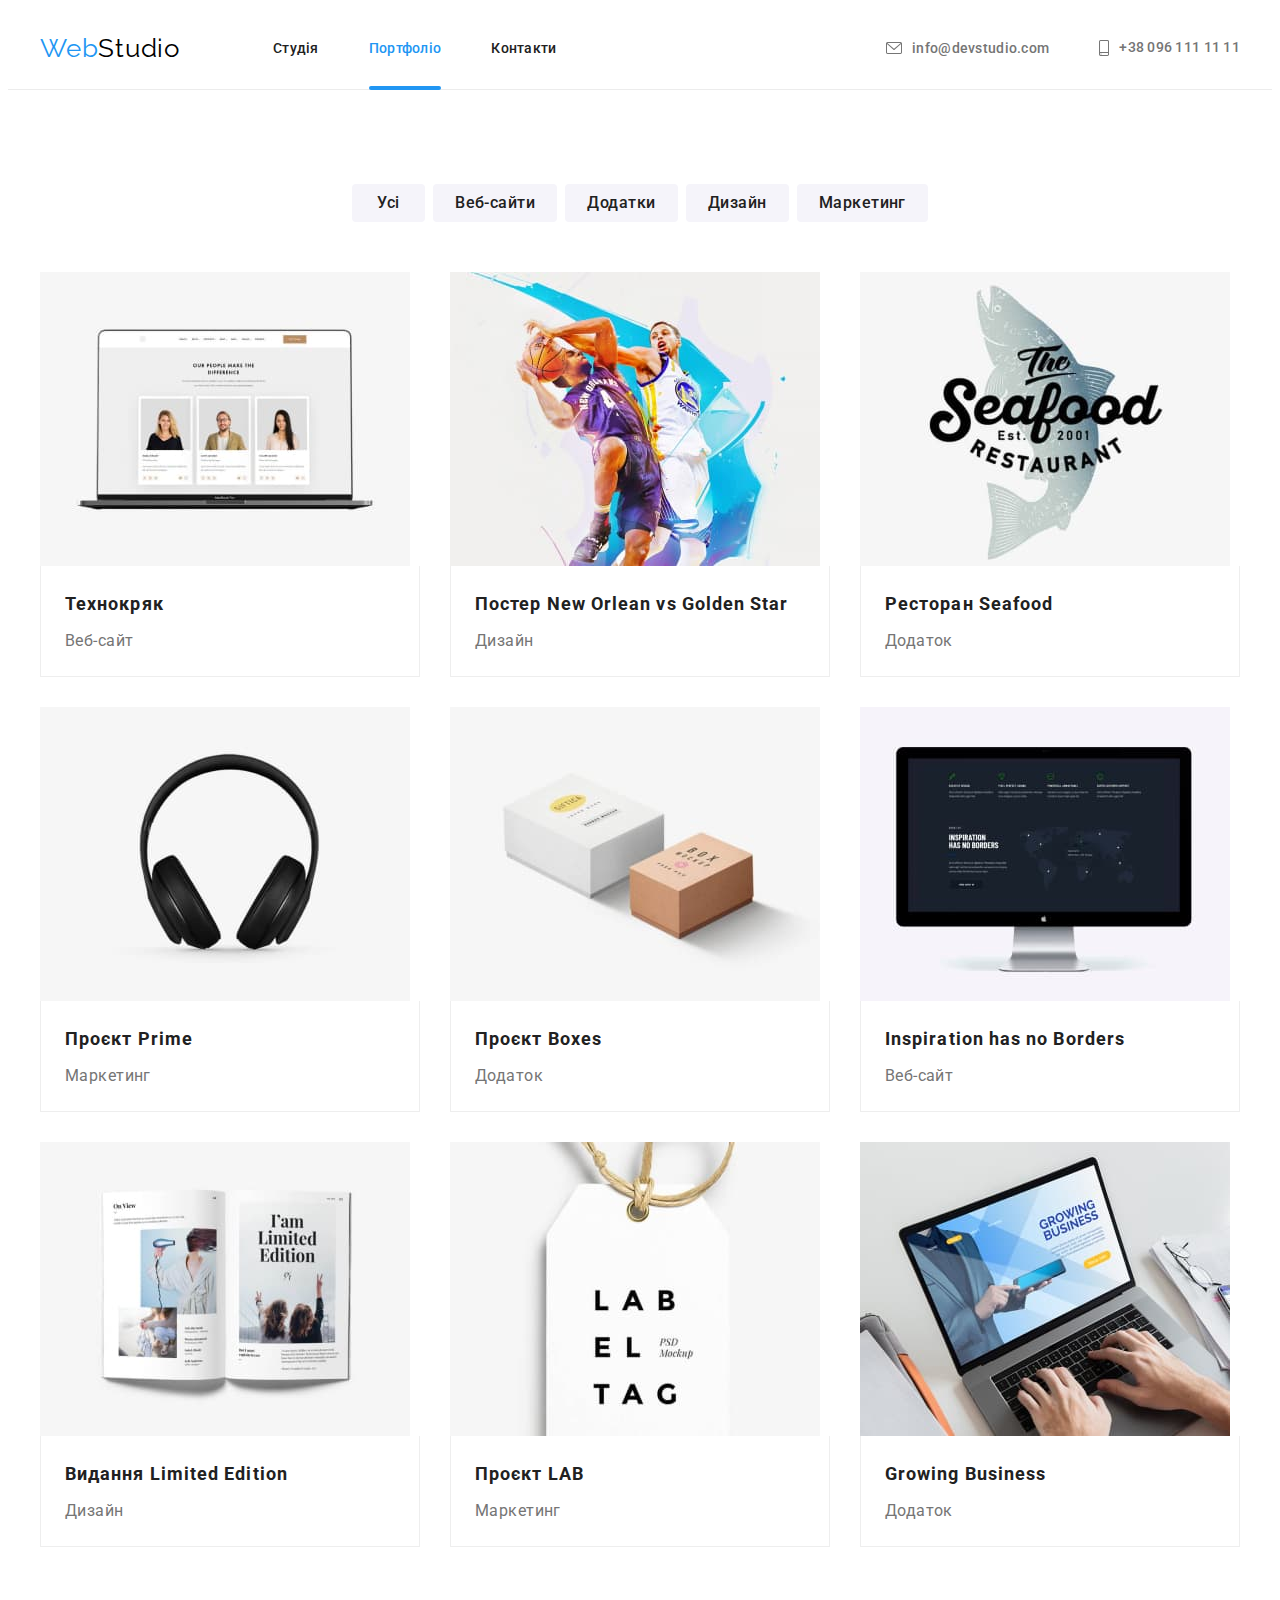
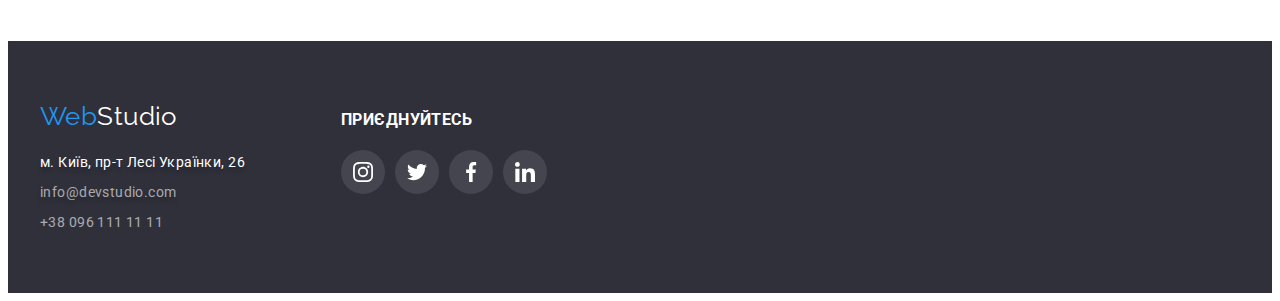
==== portfolio.html @ f9967bc5 "hw-06 v1.0" ====
<!DOCTYPE html>
<html lang="uk">
  <head>
    <meta charset="UTF-8" />
    <meta http-equiv="X-UA-Compatible" content="IE=edge" />
    <meta name="viewport" content="width=device-width, initial-scale=1.0" />
    <title>Web Studio (Version 2.1)</title>
    <link rel="preconnect" href="https://fonts.googleapis.com" />
    <link rel="preconnect" href="https://fonts.gstatic.com" crossorigin />
    <link
      href="https://fonts.googleapis.com/css2?family=Raleway:wght@700&family=Roboto:wght@400;500;700;900&display=swap"
      rel="stylesheet"
    />
    <link
      rel="stylesheet"
      href="https://cdnjs.cloudflare.com/ajax/libs/modern-normalize/1.1.0/modern-normalize.min.css"
      integrity="sha512-wpPYUAdjBVSE4KJnH1VR1HeZfpl1ub8YT/NKx4PuQ5NmX2tKuGu6U/JRp5y+Y8XG2tV+wKQpNHVUX03MfMFn9Q=="
      crossorigin="anonymous"
      referrerpolicy="no-referrer"
    />
    <link rel="stylesheet" href="./css/styles.css" />
  </head>
  <body>
    <!--header-->
    <header class="header">
      <div class="container header-container">
        <nav class="nav">
          <a href="./index.html" class="header-logo item"
            >Web<span class="header-studio">Studio</span></a
          >
          <ul class="nav-list">
            <li class="item">
              <a href="./index.html" class="nav-link">Студія</a>
            </li>
            <li class="item">
              <a href="./portfolio.html" class="nav-link current">Портфоліо</a>
            </li>
            <li class="item"><a href="" class="nav-link">Контакти</a></li>
          </ul>
        </nav>
        <ul class="contacts">
          <li class="item">
            <a href="mailto:info@devstudio.com" class="contacts-link"
              ><svg class="icon-header" width="16" height="12">
                <use href="./images/icons.svg#icon-envelope"></use></svg
              >info@devstudio.com</a
            >
          </li>
          <li class="item">
            <a href="tel:+380961111111" class="contacts-link"
              ><svg class="icon-header" width="10" height="16">
                <use href="./images/icons.svg#icon-smartphone"></use></svg
              >+38 096 111 11 11</a
            >
          </li>
        </ul>
      </div>
    </header>
    <main>
      <!-- Portfolio -->
      <section class="portfolio section">
        <div class="container">
          <h1 class="portfolio-title visually-hidden">Portfolio</h1>
          <ul class="button-list">
            <li class="item">
              <button class="portfolio-button" type="button">Усі</button>
            </li>
            <li class="item">
              <button class="portfolio-button" type="button">Веб-сайти</button>
            </li>
            <li class="item">
              <button class="portfolio-button" type="button">Додатки</button>
            </li>
            <li class="item">
              <button class="portfolio-button" type="button">Дизайн</button>
            </li>
            <li class="item">
              <button class="portfolio-button" type="button">Маркетинг</button>
            </li>
          </ul>
          <ul class="project">
            <li class="project-item">
              <a class="project-link" href="">
                <div class="project-thumb">
                  <img
                    class="project-img"
                    src="./images/portfolio-1.jpg"
                    alt="Ноутбук з головною сторінкою сайту на екрані"
                    width="370"
                  />
                  <p class="overlay-text">
                    Ресурс пропонує комплексні пропозиції з різним рівнем
                    функціоналу та сервісів. Все це дозволить відвідувачу
                    отримати вичерпні відомості про компанію чи приватну особу.
                  </p>
                </div>
                <div class="project-description">
                  <h3 class="project-title">Технокряк</h3>
                  <p class="project-text">Веб-сайт</p>
                </div>
              </a>
            </li>
            <li class="project-item">
              <a class="project-link" href="">
                <div class="project-thumb">
                  <img
                    class="project-img"
                    src="./images/portfolio-2.jpg"
                    alt="Момент боротьби двох баскетболістів"
                    width="370"
                  />
                  <p class="overlay-text">
                    Ресурс пропонує комплексні пропозиції з різним рівнем
                    функціоналу та сервісів. Все це дозволить відвідувачу
                    отримати вичерпні відомості про компанію чи приватну особу.
                  </p>
                </div>
                <div class="project-description">
                  <h3 class="project-title">
                    Постер New Orlean vs Golden Star
                  </h3>
                  <p class="project-text">Дизайн</p>
                </div>
              </a>
            </li>
            <li class="project-item">
              <a class="project-link" href="">
                <div class="project-thumb">
                  <img
                    class="project-img"
                    src="./images/portfolio-3.jpg"
                    alt="Логотип ресторану"
                    width="370"
                  />
                  <p class="overlay-text">
                    Ресурс пропонує комплексні пропозиції з різним рівнем
                    функціоналу та сервісів. Все це дозволить відвідувачу
                    отримати вичерпні відомості про компанію чи приватну особу.
                  </p>
                </div>
                <div class="project-description">
                  <h3 class="project-title">Ресторан Seafood</h3>
                  <p class="project-text">Додаток</p>
                </div>
              </a>
            </li>
            <li class="project-item">
              <a class="project-link" href="">
                <div class="project-thumb">
                  <img
                    class="project-img"
                    src="./images/portfolio-4.jpg"
                    alt="Навушники"
                    width="370"
                  />
                  <p class="overlay-text">
                    Ресурс пропонує комплексні пропозиції з різним рівнем
                    функціоналу та сервісів. Все це дозволить відвідувачу
                    отримати вичерпні відомості про компанію чи приватну особу.
                  </p>
                </div>
                <div class="project-description">
                  <h3 class="project-title">Проєкт Prime</h3>
                  <p class="project-text">Маркетинг</p>
                </div>
              </a>
            </li>
            <li class="project-item">
              <a class="project-link" href="">
                <div class="project-thumb">
                  <img
                    class="project-img"
                    src="./images/portfolio-5.jpg"
                    alt="Приклад двох коробок різного дизайну"
                    width="370"
                  />
                  <p class="overlay-text">
                    Ресурс пропонує комплексні пропозиції з різним рівнем
                    функціоналу та сервісів. Все це дозволить відвідувачу
                    отримати вичерпні відомості про компанію чи приватну особу.
                  </p>
                </div>
                <div class="project-description">
                  <h3 class="project-title">Проєкт Boxes</h3>
                  <p class="project-text">Додаток</p>
                </div>
              </a>
            </li>
            <li class="project-item">
              <a class="project-link" href="">
                <div class="project-thumb">
                  <img
                    class="project-img"
                    src="./images/portfolio-6.jpg"
                    alt="Монітор з головною сторінкою сайту на екрані"
                    width="370"
                  />
                  <p class="overlay-text">
                    Ресурс пропонує комплексні пропозиції з різним рівнем
                    функціоналу та сервісів. Все це дозволить відвідувачу
                    отримати вичерпні відомості про компанію чи приватну особу.
                  </p>
                </div>
                <div class="project-description">
                  <h3 class="project-title">Inspiration has no Borders</h3>
                  <p class="project-text">Веб-сайт</p>
                </div>
              </a>
            </li>
            <li class="project-item">
              <a class="project-link" href="">
                <div class="project-thumb">
                  <img
                    class="project-img"
                    src="./images/portfolio-7.jpg"
                    alt="Розгорнутий журнал"
                    width="370"
                  />
                  <p class="overlay-text">
                    Ресурс пропонує комплексні пропозиції з різним рівнем
                    функціоналу та сервісів. Все це дозволить відвідувачу
                    отримати вичерпні відомості про компанію чи приватну особу.
                  </p>
                </div>
                <div class="project-description">
                  <h3 class="project-title">Видання Limited Edition</h3>
                  <p class="project-text">Дизайн</p>
                </div>
              </a>
            </li>
            <li class="project-item">
              <a class="project-link" href="">
                <div class="project-thumb">
                  <img
                    class="project-img"
                    src="./images/portfolio-8.jpg"
                    alt="Декорована етикетка з дизайнерським шрифтом "
                    width="370"
                  />
                  <p class="overlay-text">
                    Ресурс пропонує комплексні пропозиції з різним рівнем
                    функціоналу та сервісів. Все це дозволить відвідувачу
                    отримати вичерпні відомості про компанію чи приватну особу.
                  </p>
                </div>
                <div class="project-description">
                  <h3 class="project-title">Проєкт LAB</h3>
                  <p class="project-text">Маркетинг</p>
                </div>
              </a>
            </li>
            <li class="project-item">
              <a class="project-link" href="">
                <div class="project-thumb">
                  <img
                    class="project-img"
                    src="./images/portfolio-9.jpg"
                    alt="Ноутбук з головною сторінкою на екрані"
                    width="370"
                  />
                  <p class="overlay-text">
                    Ресурс пропонує комплексні пропозиції з різним рівнем
                    функціоналу та сервісів. Все це дозволить відвідувачу
                    отримати вичерпні відомості про компанію чи приватну особу.
                  </p>
                </div>
                <div class="project-description">
                  <h3 class="project-title">Growing Business</h3>
                  <p class="project-text">Додаток</p>
                </div>
              </a>
            </li>
          </ul>
        </div>
      </section>
    </main>
    <!--Footer-->
    <footer class="footer">
      <div class="container main-block">
        <div class="footer-block">
          <a href="./index.html" class="footer-logo"
            >Web<span class="footer-studio">Studio</span></a
          >
          <address class="adress-style">
            <ul class="footer-contacts">
              <li>
                <a
                  href="https://goo.gl/maps/3AbPHXzuyrKdPbz98"
                  target="_blank"
                  rel="noreferrer noopener"
                  class="adress-link"
                  >м. Київ, пр-т Лесі Українки, 26</a
                >
              </li>
              <li>
                <a href="mailto:info@devstudio.com" class="adress-mail"
                  >info@devstudio.com</a
                >
              </li>
              <li>
                <a href="tel:+380961111111" class="adress-phone"
                  >+38 096 111 11 11</a
                >
              </li>
            </ul>
          </address>
        </div>
        <div class="join">
          <h3 class="join-title">Приєднуйтесь</h3>
          <div class="footer-socials">
            <ul class="socials list">
              <li class="footer socials-item">
                <a
                  class="socials-link link"
                  href="https://instagram.com"
                  target="_blank"
                  rel="noopener noreferrer"
                  aria-label="Instagram icon"
                >
                  <svg class="socials-icon" width="20" height="20">
                    <use href="./images/icons.svg#icon-instagram"></use>
                  </svg>
                </a>
              </li>
              <li class="socials-item">
                <a
                  class="socials-link link"
                  href="https://twitter.com"
                  aria-label="Twitter icon"
                  target="_blank"
                  rel="noopener noreferrer"
                >
                  <svg class="socials-icon" width="20" height="20">
                    <use href="./images/icons.svg#icon-twitter"></use>
                  </svg>
                </a>
              </li>
              <li class="socials-item">
                <a
                  class="socials-link link"
                  href="https://facebook.com"
                  aria-label="Facebook icon"
                  target="_blank"
                  rel="noopener noreferrer"
                >
                  <svg class="socials-icon" width="20" height="20">
                    <use href="./images/icons.svg#icon-facebook"></use>
                  </svg>
                </a>
              </li>
              <li class="socials-item">
                <a
                  class="socials-link link"
                  href="https://linkedin.com"
                  aria-label="LinkedIn icon"
                  target="_blank"
                  rel="noopener noreferrer"
                >
                  <svg class="socials-icon" width="20" height="20">
                    <use href="./images/icons.svg#icon-linkedin"></use>
                  </svg>
                </a>
              </li>
            </ul>
          </div>
        </div>
      </div>
    </footer>
  </body>
</html>
---- css/styles.css ----
:root {
  --primery-text-color: #757575;
  --primery-black-color: #212121;
  --header-logo-black-color: #000000;
  --primery-white-color: #ffffff;
  --accent-color: #2196f3;
  --footer-contacts-color: rgba(255, 255, 255, 0.6);
  --primery-background-color: #f5f5f5;
  --background-color: #2f303a;
  --background-white-color: #ffffff;
  --background-team-button-color: #f5f4fa;
  --portfolio-border-color: #eeeeee;
  --social-icon-background-color: rgba(255, 255, 255, 0.1);
  --anim-fast: 300ms ease-out;
}

body {
  font-size: 14px;
  font-family: "Roboto", sans-serif;
  letter-spacing: 0.03em;
  background-color: var(--background-white-color);
  color: var(--primery-text-color);
}

.current {
  color: var(--accent-color);
}

ul {
  list-style: none;
  margin: 0;
  padding: 0;
}

h1,
h2,
h3,
h4,
h5,
h6,
p {
  margin: 0;
}

img {
  display: block;
  max-width: 100%;
  height: auto;
}

.container {
  width: 1200px;
  padding-right: 15px;
  padding-left: 15px;
  margin-top: 0;
  margin-bottom: 0;
  margin-left: auto;
  margin-right: auto;

  /* outline: 2px solid red;
  outline-offset: -2px; */
}

.section {
  padding-top: 94px;
  padding-bottom: 94px;
}

.visually-hidden {
  position: absolute;
  white-space: nowrap;
  width: 1px;
  height: 1px;
  overflow: hidden;
  border: 0;
  padding: 0;
  clip: rect(0 0 0 0);
  clip-path: inset(50%);
  margin: -1px;
}

/* header */
.header {
  border-bottom: 1px solid #ececec;
}

.header-container {
  display: flex;
}

/* header logo */
.header-logo {
  margin-right: 93px;
  font-family: "Raleway";
  font-size: 26px;
  line-height: 1.2;
  letter-spacing: 0.03em;
  text-decoration: none;

  color: var(--accent-color);
}

.header-studio {
  color: var(--header-logo-black-color);
}

/* nav */
.nav,
.nav-list,
.contacts {
  display: flex;
  align-items: center;
}

.contacts {
  margin-left: auto;
}

.nav-list .item,
.contacts .item {
  padding-top: 32px;
  padding-bottom: 32px;
  margin-right: 50px;
}

.nav-list .item:last-child,
.contacts .item:last-child {
  margin-right: 0;
}

.nav-link,
.contacts-link {
  font-weight: 500;
  line-height: 1.14;
  letter-spacing: 0.02em;
  text-decoration: none;

  color: var(--primery-text-color);

  transition-property: color;
  transition-duration: 250ms;
  transition-timing-function: cubic-bezier(0.4, 0, 0.2, 1);
}

.nav-link {
  color: var(--primery-black-color);
}

.nav-link.current {
  color: var(--accent-color);
}

.nav-link:hover,
.nav-link:focus,
.contacts-link:hover,
.contacts-link:focus {
  color: var(--accent-color);
}

.contacts-link {
  display: flex;
  align-items: center;
}

.icon-header {
  margin-right: 10px;

  fill: currentColor;
}

.icon-envelope:hover,
.icon-envelope:focus,
.icon-smartphone:hover,
.icon-smartphone:focus {
  fill: var(--accent-color);
}

.item {
  position: relative;
}

.current::after {
  content: "";
  position: absolute;
  width: 100%;
  height: 4px;
  left: 0;
  bottom: -1px;
  border-radius: 2px;

  background-color: var(--accent-color);

  transition-property: background-color;
  transition-duration: 250ms;
  transition-timing-function: cubic-bezier(0.4, 0, 0.2, 1);
}

/* hero */
.hero {
  max-width: 1600px;
  height: 600px;
  margin: 0 auto;
  padding: 200px 0;
  text-align: center;

  background-color: var(--background-color);
  background-image: linear-gradient(
      rgba(47, 48, 58, 0.4),
      rgba(47, 48, 58, 0.4)
    ),
    url(../images/background-image.jpg);
  background-repeat: no-repeat;
  background-size: cover;
  background-position: center;
}

.hero-title {
  max-width: 696px;
  margin-bottom: 30px;
  margin-right: auto;
  margin-left: auto;
  font-weight: 900;
  font-size: 44px;
  line-height: 1.36;
  letter-spacing: 0.06em;
  text-transform: uppercase;

  color: var(--primery-white-color);
}

.hero-button {
  display: block;
  min-width: 216px;
  min-height: 50px;
  margin-right: auto;
  margin-left: auto;
  border: none;
  cursor: pointer;
  font-family: inherit;
  font-weight: 700;
  font-size: 16px;
  line-height: 1.9;
  align-items: center;
  letter-spacing: 0.06em;

  color: var(--primery-white-color);
  background-color: var(--accent-color);
  box-shadow: 0px 4px 4px rgba(0, 0, 0, 0.15);
  border-radius: 4px;

  transition-property: color, background-color;
  transition-duration: 250ms;
  transition-timing-function: cubic-bezier(0.4, 0, 0.2, 1);
}

.hero-button:hover,
.hero-button:focus {
  color: var(--primery-black-color);
  background-color: var(--background-white-color);
}

/* features */
.features {
  padding-bottom: 0;
}

.features-list {
  display: flex;
  flex-wrap: wrap;
  justify-content: space-between;
}

.features-list .item {
  display: flex;
  flex-direction: column;
  width: 270px;
}

.item-bg {
  display: flex;
  margin-bottom: 30px;
  justify-content: center;
  align-items: center;
  height: 120px;
  width: 100%;
  background-color: #f5f4fa;
}

.section-title {
  margin-bottom: 50px;
  font-size: 36px;
  line-height: 1.17;
  text-align: center;

  color: var(--primery-black-color);
}

.features-subtitle {
  margin-bottom: 10px;
  font-size: 14px;
  line-height: 1.14;
  text-transform: uppercase;

  color: var(--primery-black-color);
}

.features-text {
  line-height: 1.71;
}

/* activity */
.activity-list {
  display: flex;
}

.activity-item {
  width: calc((100% - 60px) / 3);
}

.activity-item:not(:last-child) {
  margin-right: 30px;
}

.activity-card {
  position: relative;
  display: flex;
  justify-content: center;
  align-items: center;
}

.activity-text {
  position: absolute;
  left: 0;
  bottom: 0;
  /* display: flex;
  display: flex;
  justify-content: center;
  align-items: center; */
  width: 100%;
  margin: 0;
  /* height: 24%; */
  font-weight: 700;
  line-height: 1.14;
  text-align: center;
  padding: 27px 20px;
  text-transform: uppercase;

  color: #ffffff;
  background: rgba(47, 48, 58, 0.8);
}

/* team */
.team {
  background-color: var(--background-team-button-color);
}

.team-list {
  display: flex;
}

.card-bg {
  width: calc((100% - 90px) / 4);
  padding-bottom: 30px;
}

.card-bg:not(:last-child) {
  margin-right: 30px;
}

.team-img {
  margin-bottom: 30px;
}

.team-person {
  margin-bottom: 10px;
  font-weight: 500;
  font-size: 16px;
  line-height: 1.2;
  text-align: center;

  color: var(--primery-black-color);
}

.team-profession {
  margin-bottom: 16px;
  font-size: 16px;
  line-height: 1.2;
  text-align: center;
}

.card-bg {
  background: #ffffff;
  box-shadow: 0px 1px 3px rgba(0, 0, 0, 0.12), 0px 1px 1px rgba(0, 0, 0, 0.14),
    0px 2px 1px rgba(0, 0, 0, 0.2);
  border-radius: 0px 0px 4px 4px;
}

.socials {
  display: flex;
  justify-content: center;
  align-items: center;
  gap: 10px;
}

.socials-link {
  display: flex;
  justify-content: center;
  align-items: center;
  width: 44px;
  height: 44px;
  border-radius: 50%;
  color: #afb1b8;

  transition-property: color, background-color;
  transition-duration: 250ms;
  transition-timing-function: cubic-bezier(0.4, 0, 0.2, 1);
}

.socials-icon {
  fill: currentColor;
}

.socials-link:hover,
.socials-link:focus {
  color: #ffffff;
  background-color: var(--accent-color);
}

/* Our clients */
.clients .section {
  padding-top: 0;
  padding-bottom: 84px;
}

.clients-list {
  display: flex;
  gap: 30px;
}

.clients-link {
  display: flex;
  justify-content: center;
  align-items: center;
  width: 170px;
  height: 92px;
  border: 1px solid #afb1b8;
  border-radius: 4px;
  color: #afb1bb;

  /* transition: transform 250ms cubic-bezier(0.4, 0, 0.2, 1); */
  transition-property: color, border-color;
  transition-duration: 250ms;
  transition-timing-function: cubic-bezier(0.4, 0, 0.2, 1);
}

.clients-link:hover,
.clients-link:focus {
  border-color: var(--accent-color);
  color: var(--accent-color);
}

.clients-icon {
  fill: currentColor;
}

/* footer */
.footer {
  padding: 60px 0;
  background-color: var(--background-color);
}

.main-block {
  display: flex;
  align-items: baseline;
  gap: 70px;
}

.footer-block {
  min-width: 231px;
}

.adress-style {
  font-style: normal;
}

.footer-logo {
  display: block;
  margin-bottom: 20px;
  font-family: "Raleway";
  font-size: 26px;
  line-height: 1.2;
  text-decoration: none;

  color: var(--accent-color);
}

.footer-studio {
  color: var(--primery-white-color);
}

.footer-contacts {
  display: flex;
  flex-direction: column;
  gap: 9px;
}

.adress-link,
.adress-mail,
.adress-phone {
  line-height: 1.5;
  text-decoration: none;

  color: rgba(255, 255, 255, 0.6);
}

.adress-link {
  color: var(--primery-white-color);
}

.adress-link,
.adress-mail {
  padding-bottom: 9px;
  text-shadow: 0px 4px 4px rgba(0, 0, 0, 0.25);
}

.adress-mail,
.adress-phone {
  transition-property: color;
  transition-duration: 250ms;
  transition-timing-function: cubic-bezier(0.4, 0, 0.2, 1);
}

.adress-mail:hover,
.adress-mail:focus,
.adress-phone:hover,
.adress-phone:focus {
  color: var(--accent-color);
}

.join {
  display: flex;
  flex-direction: column;
}

.join-title {
  margin-bottom: 20px;
  line-height: 1.14;
  text-transform: uppercase;
  color: #ffffff;
}

.footer .socials-item {
  padding: 0;
  gap: 10px;
}

.footer .socials-link {
  display: flex;
  align-items: center;
  justify-content: center;
  width: 44px;
  height: 44px;
  border-radius: 50%;

  color: #ffffff;
  background-color: var(--social-icon-background-color);

  transition-property: background-color;
  transition-duration: 250ms;
  transition-timing-function: cubic-bezier(0.4, 0, 0.2, 1);
}

.footer .socials-link:hover,
.footer .socials-link:focus {
  background-color: var(--accent-color);
}

/* .socials-icon {
  fill: currentColor;
} */

/* portfolio */
.portfolio-title {
  font-size: 18px;
  line-height: 2;
  letter-spacing: 0.06em-;
}

.button-list {
  display: flex;
  justify-content: center;
  gap: 8px;
  margin-bottom: 50px;
}

.portfolio-button {
  display: block;
  min-width: 73px;
  min-height: 38px;
  padding: 6px 22px;
  border: none;
  border-radius: 4px;
  cursor: pointer;
  font-family: inherit;
  font-weight: 500;
  font-size: 16px;
  letter-spacing: 0.03em;
  line-height: 1.63;

  color: var(--primery-black-color);
  background: var(--background-team-button-color);

  /* transition: transform 250ms cubic-bezier(0.4, 0, 0.2, 1); */
  transition-property: color, background-color, box-shadow;
  transition-duration: 250ms;
  transition-timing-function: cubic-bezier(0.4, 0, 0.2, 1);
}

.portfolio-button:hover:hover,
.portfolio-button:focus:focus {
  color: var(--primery-white-color);
  background-color: var(--accent-color);
  box-shadow: 0px 4px 4px rgba(0, 0, 0, 0.25);
}

.project {
  display: flex;
  flex-wrap: wrap;
}

.project-item {
  position: relative;
  width: calc((100% - 60px) / 3);
  margin-right: 30px;
  margin-bottom: 30px;
  background: var(--background-white-color);
}

.project-item:nth-child(3n) {
  margin-right: 0;
}

.project-item:nth-last-child(-n + 3) {
  margin-bottom: 0;
}

.project-thumb {
  position: relative;
  overflow: hidden;
  /* display: flex;
  align-items: center;
  justify-content: center; */
}

.overlay-text {
  position: absolute;
  left: 0;
  bottom: 0;
  transform: translateY(100%);
  width: 100%;
  height: 100%;
  padding: 63px 24px;
  font-size: 18px;
  line-height: 1.56;
  letter-spacing: 0.03em;
  background-color: var(--accent-color);
  color: var(--primery-white-color);

  transition-property: transform;
  transition-duration: 250ms;
  transition-timing-function: cubic-bezier(0.4, 0, 0.2, 1);
}

.project-link:hover .overlay-text {
  transform: translateY(0);
}

.project-link {
  display: block;
  text-decoration: none;
  color: var(--primery-text-color);

  transition-property: box-shadow;
  transition-duration: 250ms;
  transition-timing-function: cubic-bezier(0.4, 0, 0.2, 1);
}

.project-link:hover,
.project-link:focus {
  box-shadow: 0px 1px 1px rgba(0, 0, 0, 0.12), 0px 4px 4px rgba(0, 0, 0, 0.06),
    1px 4px 6px rgba(0, 0, 0, 0.16);
}

.project-description {
  padding: 20px 24px;
  border-bottom: 1px solid var(--portfolio-border-color);
  border-right: 1px solid var(--portfolio-border-color);
  border-left: 1px solid var(--portfolio-border-color);
}

.project-title {
  margin-bottom: 4px;
  font-size: 18px;
  line-height: 2;
  letter-spacing: 0.06em;

  color: var(--primery-black-color);
}

.project-text {
  font-size: 16px;
  line-height: 1.88;
}

/* modul window */
.backdrop.is-hidden {
  visibility: hidden;
  opacity: 0;
  pointer-events: none;
}

.backdrop {
  position: fixed;
  top: 0;
  left: 0;
  width: 100%;
  height: 100%;

  background: rgba(0, 0, 0, 0.2);
  opacity: 1;
  transition: visibility 250ms cubic-bezier(0.4, 0, 0.2, 1), opacity 250ms cubic-bezier(0.4, 0, 0.2, 1);
}

.backdrop.is-hidden .modal {
  transform: translate(-50%, -50%) scale(0.8);
}

.modal {
  position: absolute;
  top: 50%;
  left: 50%;

  min-width: 528px;
  min-height: 581px;
  padding: 8px;
  text-align: end;

  background-color:#ffffff;
  box-shadow: 0px 1px 3px rgba(0, 0, 0, 0.12), 0px 1px 1px rgba(0, 0, 0, 0.14), 0px 2px 1px rgba(0, 0, 0, 0.2);
  border-radius: 4px;

  transform: translate(-50%, -50%) scale(1);
  transition: transform 250ms cubic-bezier(0.4, 0, 0.2, 1);
}

.button-close {
  width: 30px;
  height: 30px;
  background: #FFFFFF;
  border: 1px solid rgba(0, 0, 0, 0.1);
  cursor: pointer;
  border-radius: 50%;
}

.icon-modal {
  width: 100%;
  height: 100%;
}
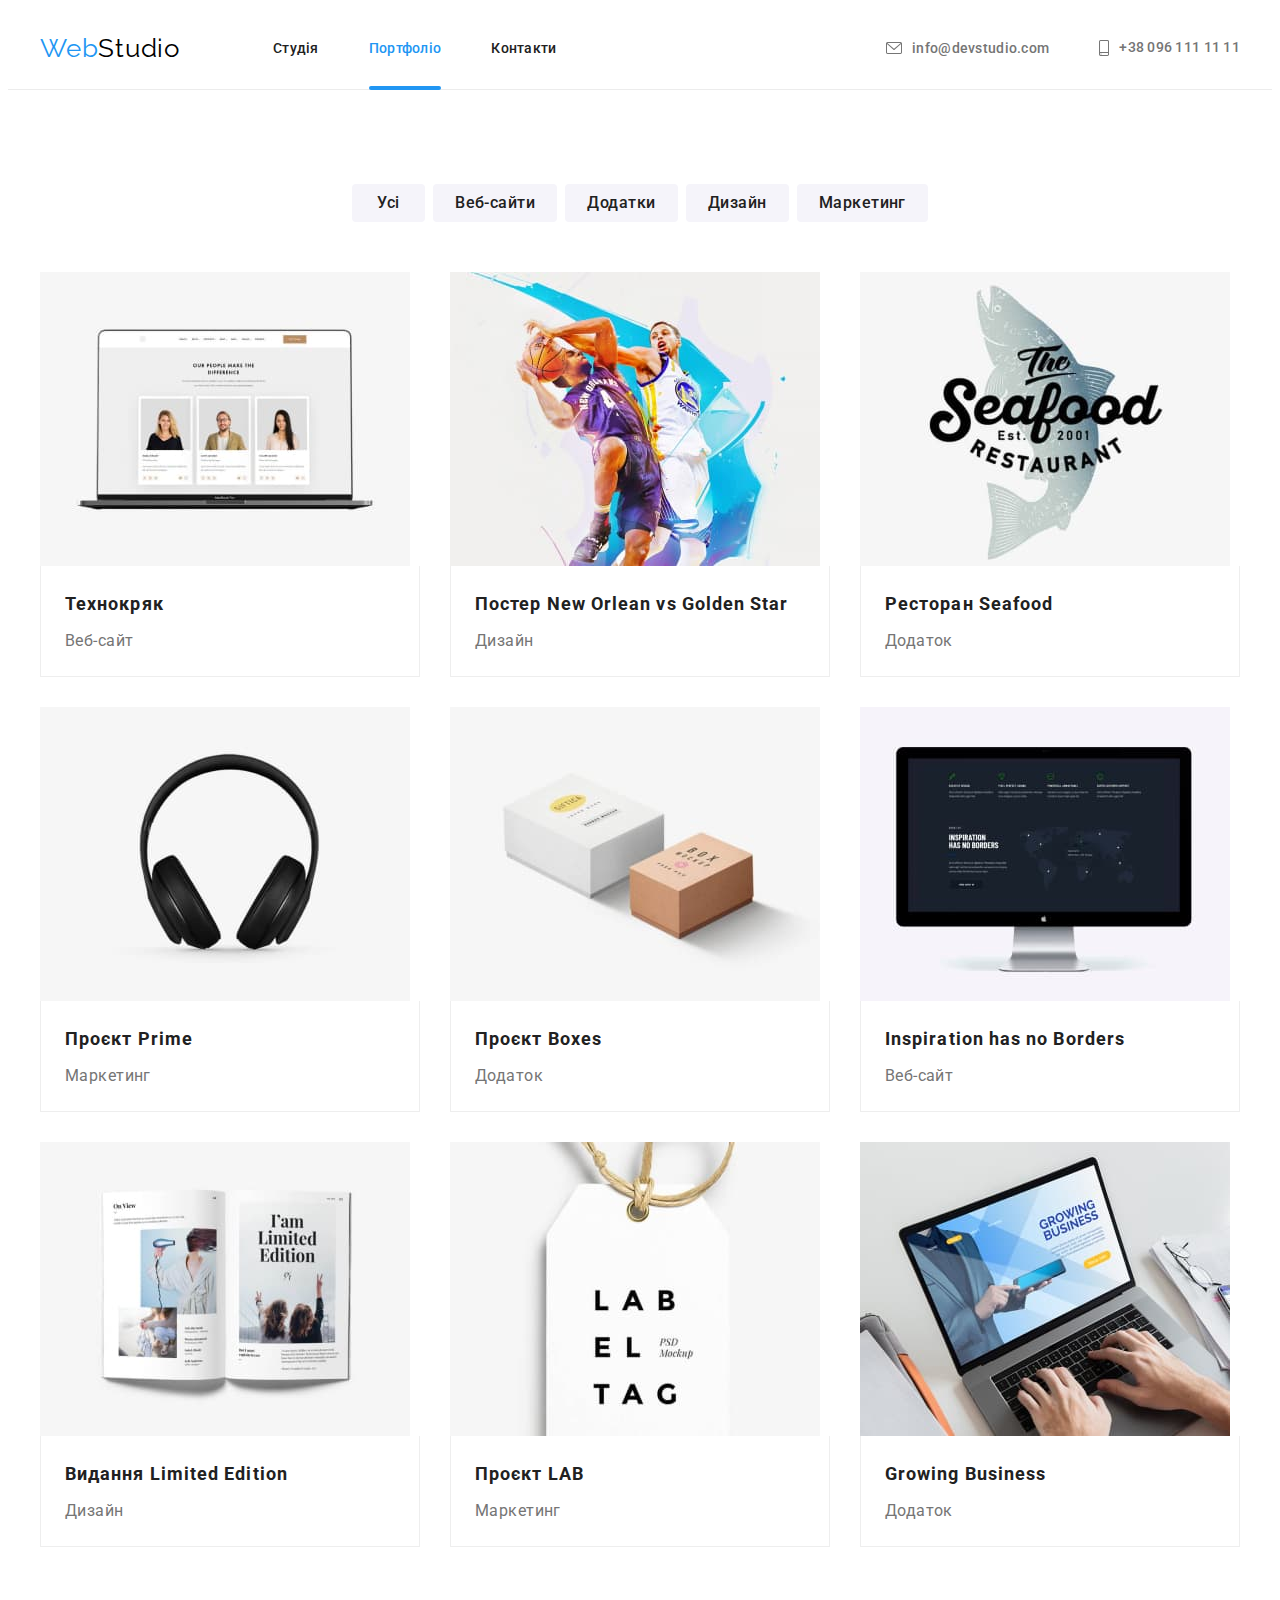
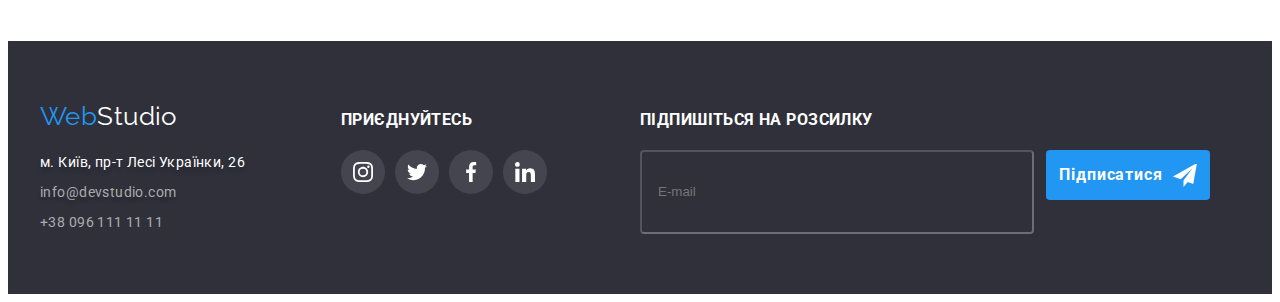
==== commit d339d48b: "hw-06 v1.3" ====
--- a/portfolio.html
+++ b/portfolio.html
@@ -274,8 +274,8 @@
         </div>
       </section>
     </main>
-    <!--Footer-->
-    <footer class="footer">
+     <!--Footer-->
+     <footer class="footer">
       <div class="container main-block">
         <div class="footer-block">
           <a href="./index.html" class="footer-logo"
@@ -364,6 +364,18 @@
             </ul>
           </div>
         </div>
+        <div class="mailing-box">
+          <h3 class="mailing-title">Підпишіться на розсилку</h3>
+          <div class="mailing-list">
+            <label><input type="email" name="email" class="mailing-form" placeholder="E-mail" />
+            </label>
+            <button type="submit" class="button-sign-up"><span class="button-sign-text">Підписатися</span>
+              <svg class="mailing-icon" width="24" height="24">
+                <use href="./images/icons.svg#icon-send"></use>
+              </svg>
+            </button>
+          </div>
+        </div>
       </div>
     </footer>
   </body>
--- a/css/styles.css
+++ b/css/styles.css
@@ -204,10 +204,8 @@
   text-align: center;
 
   background-color: var(--background-color);
-  background-image: linear-gradient(
-      rgba(47, 48, 58, 0.4),
-      rgba(47, 48, 58, 0.4)
-    ),
+  background-image: linear-gradient(rgba(47, 48, 58, 0.4),
+      rgba(47, 48, 58, 0.4)),
     url(../images/background-image.jpg);
   background-repeat: no-repeat;
   background-size: cover;
@@ -472,11 +470,11 @@
 .main-block {
   display: flex;
   align-items: baseline;
-  gap: 70px;
 }
 
 .footer-block {
   min-width: 231px;
+  margin-right: 70px;
 }
 
 .adress-style {
@@ -540,9 +538,11 @@
 .join {
   display: flex;
   flex-direction: column;
-}
-
-.join-title {
+  margin-right: 93px;
+}
+
+.join-title,
+.mailing-title {
   margin-bottom: 20px;
   line-height: 1.14;
   text-transform: uppercase;
@@ -578,6 +578,69 @@
 /* .socials-icon {
   fill: currentColor;
 } */
+
+.mailing-box {
+  width: 570px;
+}
+
+.mailing-list {
+  position: relative;
+  display: flex;
+} 
+
+.mailing-form {
+  width: 358px;
+  height: 50px;
+  padding: 15px 16px;
+  margin-right: 12px;
+
+  background-color: rgba(33, 150, 243, 0);
+  border-radius: 4px;
+  border-color: rgba(255, 255, 255, 0.3);
+}
+
+.mailing-form input::placeholder {
+  font-size: 16px;
+  line-height: 1.07;
+  color: rgba(255, 255, 255, 0.6);
+}
+
+.button-sign-up {
+  display: flex;
+  justify-content: center;
+  align-items: center;
+    
+  width: 200px;
+  height: 50px;
+
+  border: none;
+  border-radius: 4px;
+  background: var(--accent-color);
+  cursor: pointer;
+
+  font-family: inherit;
+  font-weight: 700;
+  font-size: 16px;
+  line-height: 1.6;
+  letter-spacing: 0.06em;
+  color: var(--primery-white-color);
+  fill: currentColor;
+
+  transition-property: color, background-color;
+  transition-duration: 250ms;
+  transition-timing-function: cubic-bezier(0.4, 0, 0.2, 1);
+}
+
+.button-sign-up:hover,
+.button-sign-up:focus {
+  color: var(--primery-black-color);
+  background-color: var(--background-white-color);
+
+}
+
+.button-sign-text {
+  margin-right: 10px;
+}
 
 /* portfolio */
 .portfolio-title {
@@ -728,7 +791,8 @@
 
   background: rgba(0, 0, 0, 0.2);
   opacity: 1;
-  transition: visibility 250ms cubic-bezier(0.4, 0, 0.2, 1), opacity 250ms cubic-bezier(0.4, 0, 0.2, 1);
+  transition: visibility 250ms cubic-bezier(0.4, 0, 0.2, 1),
+    opacity 250ms cubic-bezier(0.4, 0, 0.2, 1);
 }
 
 .backdrop.is-hidden .modal {
@@ -745,8 +809,9 @@
   padding: 8px;
   text-align: end;
 
-  background-color:#ffffff;
-  box-shadow: 0px 1px 3px rgba(0, 0, 0, 0.12), 0px 1px 1px rgba(0, 0, 0, 0.14), 0px 2px 1px rgba(0, 0, 0, 0.2);
+  background-color: #ffffff;
+  box-shadow: 0px 1px 3px rgba(0, 0, 0, 0.12), 0px 1px 1px rgba(0, 0, 0, 0.14),
+    0px 2px 1px rgba(0, 0, 0, 0.2);
   border-radius: 4px;
 
   transform: translate(-50%, -50%) scale(1);
@@ -756,13 +821,198 @@
 .button-close {
   width: 30px;
   height: 30px;
-  background: #FFFFFF;
+  background: #ffffff;
   border: 1px solid rgba(0, 0, 0, 0.1);
   cursor: pointer;
   border-radius: 50%;
-}
-
-.icon-modal {
+
+  transition-property: fill;
+  transition-duration: 250ms;
+  transition-timing-function: cubic-bezier(0.4, 0, 0.2, 1);
+}
+
+.icon-close {
   width: 100%;
   height: 100%;
-}+}
+
+.button-close:hover,
+.button-close:focus {
+  fill: var(--accent-color);
+}
+
+.form-modal {
+  width: 448px;
+  margin-top: 2px;
+  margin-right: auto;
+  margin-left: auto;
+  /* outline: 1px solid tomato; */
+}
+
+.modal-text {
+  margin-bottom: 12px;
+  font-weight: 700;
+  font-size: 20px;
+  line-height: 1.15;
+  text-align: center;
+  letter-spacing: 0.03em;
+
+  color: var(--primery-black-color);
+}
+
+.form-field {
+  display: flex;
+  flex-direction: column;
+  text-align: start;
+  margin-bottom: 10px;
+}
+
+.form-label {
+  margin-bottom: 4px;
+  font-size: 12px;
+  line-height: 1.17;
+  letter-spacing: 0.01em;
+
+  color: var(--primery-text-color);
+}
+
+.wrapper-form-input {
+  display: flex;
+  justify-content: center;
+  align-items: center;
+  padding: 10px 11px;
+  height: 40px;
+
+  border: 1px solid rgba(33, 33, 33, 0.2);
+  border-radius: 4px;
+
+  transition-property: border;
+  transition-duration: 250ms;
+  transition-timing-function: cubic-bezier(0.4, 0, 0.2, 1);
+}
+
+.form-input {
+  width: 100%;
+  margin-left: 12px;
+  padding: 0;
+  border: 0;
+  outline: none;
+}
+
+.wrapper-form-textarea {
+  display: flex;
+  justify-content: center;
+  align-items: center;
+  padding: 11px 15px;
+  min-height: 120px;
+
+  border: 1px solid rgba(33, 33, 33, 0.2);
+  border-radius: 4px;
+
+  transition-property: border;
+  transition-duration: 250ms;
+  transition-timing-function: cubic-bezier(0.4, 0, 0.2, 1);
+
+}
+
+.modal-icon {
+  transition-property: fill;
+  transition-duration: 250ms;
+  transition-timing-function: cubic-bezier(0.4, 0, 0.2, 1);
+}
+
+.textarea-input {
+  resize: vertical;
+  width: 416px;
+  min-height: 96px;
+  border: 0;
+  padding: 0;
+  outline: none;
+}
+
+
+.textarea-input input::placeholder {
+ font-size: 12px;
+  line-height: 14px;
+  letter-spacing: 1.01;
+  color: rgba(117, 117, 117, 0.5);
+}
+
+.checkbox-field {
+  display: flex;
+  justify-content: center;
+  align-items: center; 
+  margin-top: 20px;
+  margin-bottom: 30px;
+}
+
+.form-policy {
+  display: flex;
+  justify-content: center;
+  align-items: center;outline: ;
+}
+
+.modal-checkbox {
+  display: inline-block;
+  width: 16px;
+  height: 15px;
+  border: 1px solid rgba(0, 0, 0, 1)
+
+}
+
+.modal-checkbox:checked + .modal-check {
+background-image: background-image: url("data:image/svg+xml,%3Csvg width='13' height='10' viewBox='0 0 13 10' fill='none' xmlns='http://www.w3.org/2000/svg'%3E%3Cpath d='M1.95703 4.75166L1.88825 4.68604L1.81923 4.75141L0.93123 5.59258L0.854858 5.66492L0.930974 5.73753L4.42671 9.07236L4.49574 9.1382L4.56476 9.07236L12.069 1.91352L12.1449 1.84116L12.069 1.76881L11.1873 0.927644L11.1183 0.861826L11.0493 0.927611L4.49577 7.17353L1.95703 4.75166Z' fill='white' stroke='white' stroke-width='0.2'/%3E%3C/svg%3E%0A");
+}
+
+.policy-text {
+  padding-left: 7px;
+  line-height: 1.71;
+
+  color: var(--primery-text-color);
+}
+
+.policy-link {
+  margin-top: 20px;
+  margin-bottom: 30px;
+
+  line-height: 1.71;
+
+  text-decoration-line: underline;
+  color: var(--accent-color);
+}
+
+.modal-button {
+  display: block;
+  margin-right: auto;
+  margin-left: auto;
+  margin-bottom: 32px;
+  padding: 0;
+  width: 200px;
+  height: 50px;
+
+  border: none;
+  border-radius: 4px;
+  background: #188ce8;
+  box-shadow: 0px 4px 4px rgba(0, 0, 0, 0.15);
+  cursor: pointer;
+
+  font-family: inherit;
+  font-weight: 700;
+  font-size: 16px;
+  line-height: 1.88;
+  
+  letter-spacing: 0.06em;
+
+  color: var(--primery-white-color);
+}
+
+.wrapper-form-input:hover,
+.wrapper-form-input:focus,
+.wrapper-form-textarea:hover,
+.wrapper-form-textarea:focus,
+.modal-icon:hover,
+.modal-icon:focus {
+  border: 1px solid var(--accent-color);
+  fill: var(--accent-color);
+}
+
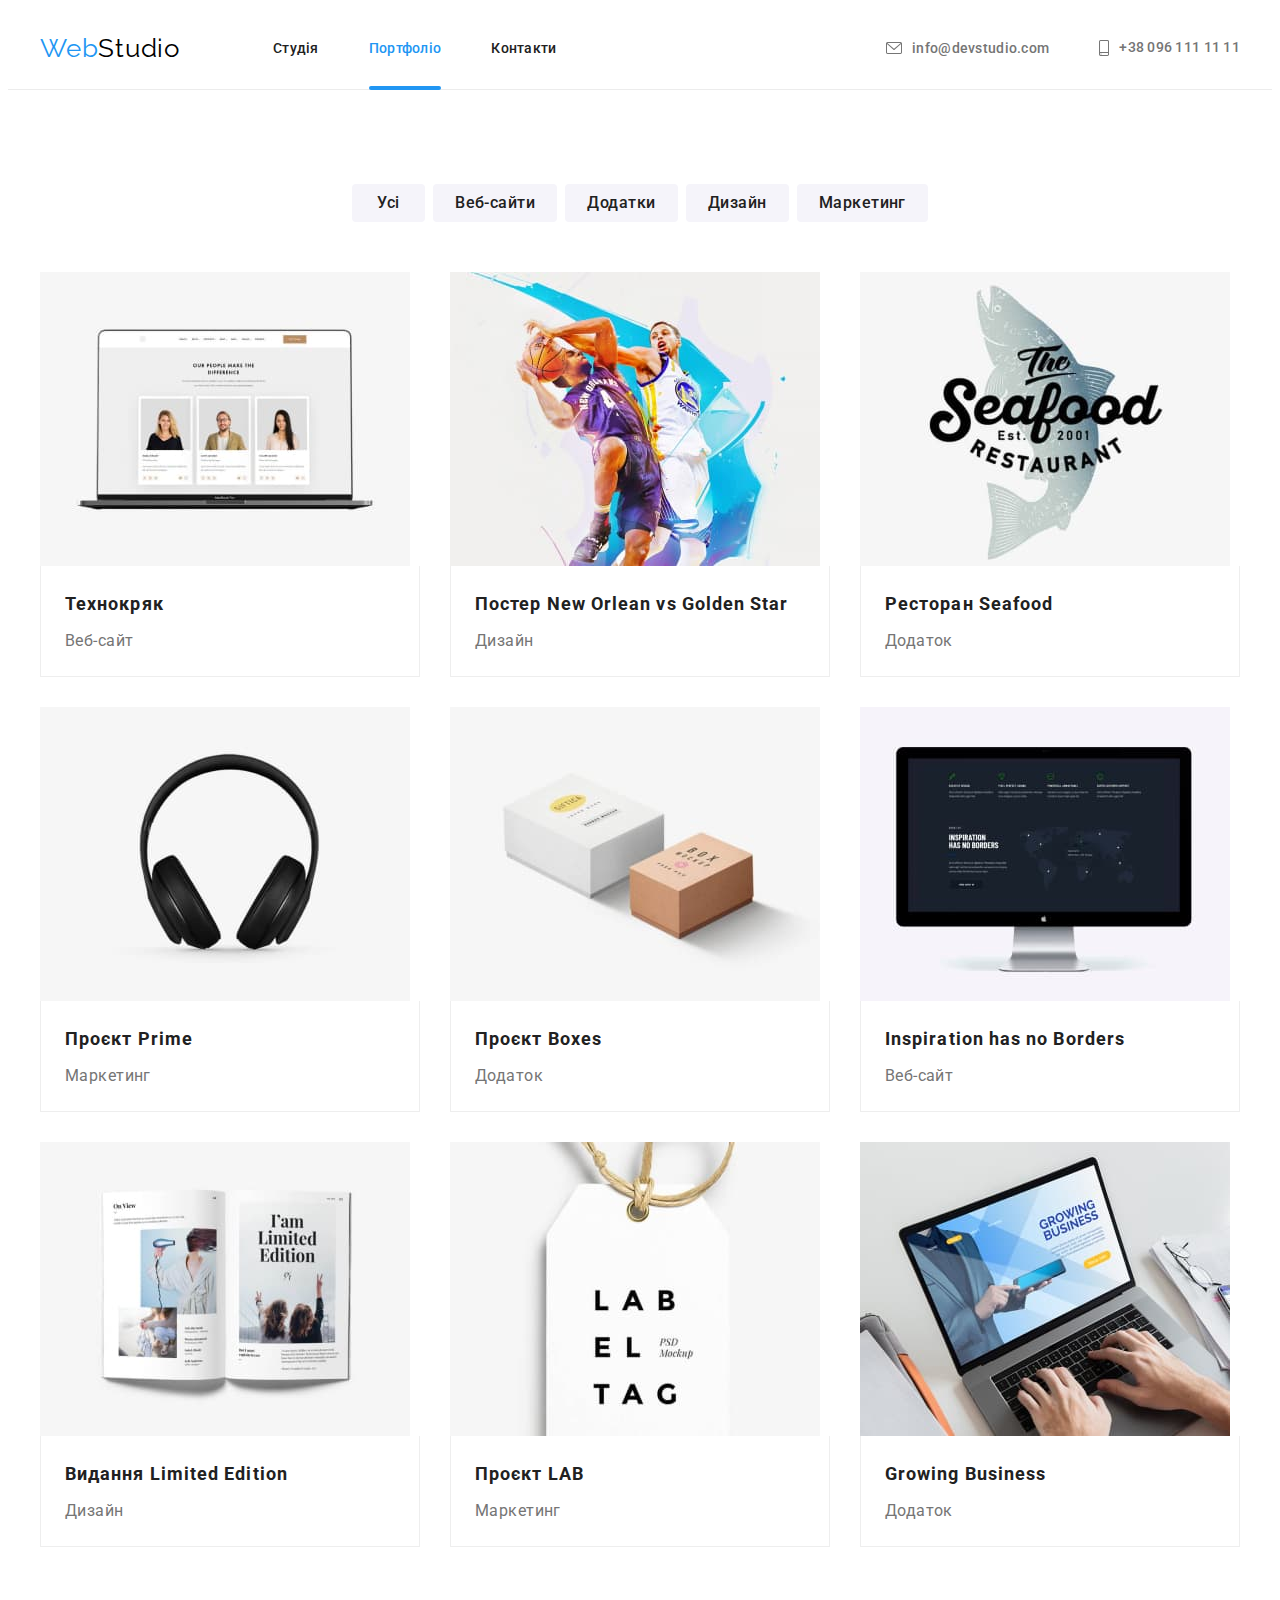
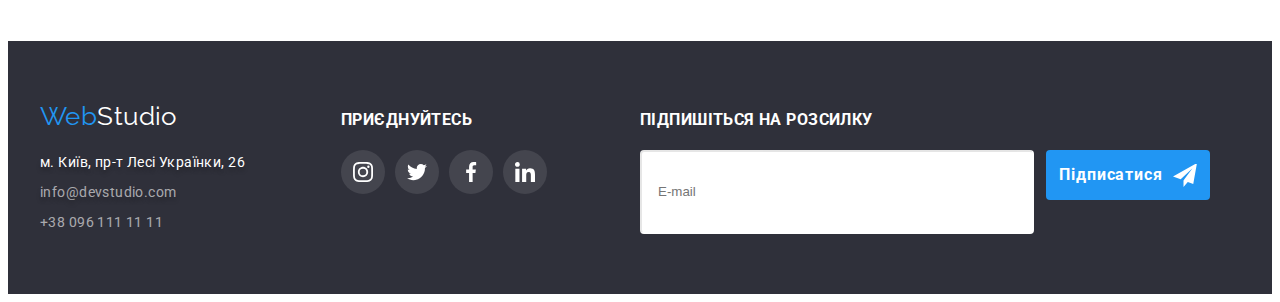
==== commit 41d2146b: "hw-06 v1.4" ====
--- a/portfolio.html
+++ b/portfolio.html
@@ -274,8 +274,8 @@
         </div>
       </section>
     </main>
-     <!--Footer-->
-     <footer class="footer">
+    <!--Footer-->
+    <footer class="footer">
       <div class="container main-block">
         <div class="footer-block">
           <a href="./index.html" class="footer-logo"
@@ -366,15 +366,22 @@
         </div>
         <div class="mailing-box">
           <h3 class="mailing-title">Підпишіться на розсилку</h3>
-          <div class="mailing-list">
-            <label><input type="email" name="email" class="mailing-form" placeholder="E-mail" />
-            </label>
-            <button type="submit" class="button-sign-up"><span class="button-sign-text">Підписатися</span>
-              <svg class="mailing-icon" width="24" height="24">
-                <use href="./images/icons.svg#icon-send"></use>
-              </svg>
-            </button>
-          </div>
+            <form class="mailing-list">
+              <label
+                ><input
+                  type="email"
+                  name="email"
+                  class="mailing-form"
+                  placeholder="E-mail"
+                />
+              </label>
+              <button type="submit" class="button-sign-up">
+                <span class="button-sign-text">Підписатися</span>
+                <svg class="mailing-icon" width="24" height="24">
+                  <use href="./images/icons.svg#icon-send"></use>
+                </svg>
+              </button>
+            </form>
         </div>
       </div>
     </footer>
--- a/css/styles.css
+++ b/css/styles.css
@@ -594,7 +594,6 @@
   padding: 15px 16px;
   margin-right: 12px;
 
-  background-color: rgba(33, 150, 243, 0);
   border-radius: 4px;
   border-color: rgba(255, 255, 255, 0.3);
 }
@@ -805,8 +804,7 @@
   left: 50%;
 
   min-width: 528px;
-  min-height: 581px;
-  padding: 8px;
+  padding: 40px;
   text-align: end;
 
   background-color: #ffffff;
@@ -819,6 +817,9 @@
 }
 
 .button-close {
+  position: absolute;
+  top: 8px;
+  right: 8px;
   width: 30px;
   height: 30px;
   background: #ffffff;
@@ -842,8 +843,6 @@
 }
 
 .form-modal {
-  width: 448px;
-  margin-top: 2px;
   margin-right: auto;
   margin-left: auto;
   /* outline: 1px solid tomato; */
@@ -867,6 +866,10 @@
   margin-bottom: 10px;
 }
 
+.form-field:last-child {
+  margin-bottom: 0;
+}
+
 .form-label {
   margin-bottom: 4px;
   font-size: 12px;
@@ -877,12 +880,18 @@
 }
 
 .wrapper-form-input {
-  display: flex;
-  justify-content: center;
-  align-items: center;
-  padding: 10px 11px;
+  position: relative;
+  /* display: flex;
+  justify-content: center;
+  align-items: center; */
+}
+
+.form-input {
+  display: block;
+  width: 100%;
   height: 40px;
-
+  
+  padding: 11px 12px 11px 42px; 
   border: 1px solid rgba(33, 33, 33, 0.2);
   border-radius: 4px;
 
@@ -891,20 +900,27 @@
   transition-timing-function: cubic-bezier(0.4, 0, 0.2, 1);
 }
 
-.form-input {
+.modal-icon {
+  position: absolute;
+  top: 11px;
+  left: 12px;
+  fill: var(--primery-black-color);
+  transition-property: fill;
+  transition-duration: 250ms;
+  transition-timing-function: cubic-bezier(0.4, 0, 0.2, 1);
+}
+
+.wrapper-form-textarea {
+  display: flex;
+  justify-content: center;
+  align-items: center;
+}
+
+.textarea-input {
+  resize: none;
   width: 100%;
-  margin-left: 12px;
-  padding: 0;
-  border: 0;
-  outline: none;
-}
-
-.wrapper-form-textarea {
-  display: flex;
-  justify-content: center;
-  align-items: center;
-  padding: 11px 15px;
   min-height: 120px;
+  padding: 11px 15px; 
 
   border: 1px solid rgba(33, 33, 33, 0.2);
   border-radius: 4px;
@@ -915,24 +931,9 @@
 
 }
 
-.modal-icon {
-  transition-property: fill;
-  transition-duration: 250ms;
-  transition-timing-function: cubic-bezier(0.4, 0, 0.2, 1);
-}
-
-.textarea-input {
-  resize: vertical;
-  width: 416px;
-  min-height: 96px;
-  border: 0;
-  padding: 0;
-  outline: none;
-}
-
 
 .textarea-input input::placeholder {
- font-size: 12px;
+  font-size: 12px;
   line-height: 14px;
   letter-spacing: 1.01;
   color: rgba(117, 117, 117, 0.5);
@@ -953,15 +954,25 @@
 }
 
 .modal-checkbox {
+  appearance: none;
+}
+
+.modal-check {
   display: inline-block;
   width: 16px;
   height: 15px;
-  border: 1px solid rgba(0, 0, 0, 1)
-
+  border: 2px solid var(--primery-black-color);
+  border-radius: 2px;
+
+	background-position: center;
+	background-repeat: no-repeat;
 }
 
 .modal-checkbox:checked + .modal-check {
-background-image: background-image: url("data:image/svg+xml,%3Csvg width='13' height='10' viewBox='0 0 13 10' fill='none' xmlns='http://www.w3.org/2000/svg'%3E%3Cpath d='M1.95703 4.75166L1.88825 4.68604L1.81923 4.75141L0.93123 5.59258L0.854858 5.66492L0.930974 5.73753L4.42671 9.07236L4.49574 9.1382L4.56476 9.07236L12.069 1.91352L12.1449 1.84116L12.069 1.76881L11.1873 0.927644L11.1183 0.861826L11.0493 0.927611L4.49577 7.17353L1.95703 4.75166Z' fill='white' stroke='white' stroke-width='0.2'/%3E%3C/svg%3E%0A");
+ background-color: var(--accent-color); 
+ border: 2px solid var(--accent-color);
+ background-image: url("data:image/svg+xml,%3Csvg width='16' height='15' viewBox='0 0 16 15' fill='none' xmlns='http://www.w3.org/2000/svg'%3E%3Crect width='16' height='15' rx='2' fill='%232196F3'/%3E%3Cpath d='M3.95703 7.75166L3.88825 7.68604L3.81923 7.75141L2.93123 8.59258L2.85486 8.66492L2.93097 8.73753L6.42671 12.0724L6.49574 12.1382L6.56476 12.0724L14.069 4.91352L14.1449 4.84116L14.069 4.76881L13.1873 3.92764L13.1183 3.86183L13.0493 3.92761L6.49577 10.1735L3.95703 7.75166Z' fill='white' stroke='white' stroke-width='0.2'/%3E%3C/svg%3E%0A");
+ background-origin: border-box;
 }
 
 .policy-text {
@@ -985,7 +996,6 @@
   display: block;
   margin-right: auto;
   margin-left: auto;
-  margin-bottom: 32px;
   padding: 0;
   width: 200px;
   height: 50px;
@@ -1006,13 +1016,12 @@
   color: var(--primery-white-color);
 }
 
-.wrapper-form-input:hover,
-.wrapper-form-input:focus,
-.wrapper-form-textarea:hover,
-.wrapper-form-textarea:focus,
-.modal-icon:hover,
-.modal-icon:focus {
+.form-input:focus,
+.textarea-input:focus {
+  outline: none; 
   border: 1px solid var(--accent-color);
+}
+
+.form-input:focus + .modal-icon {
   fill: var(--accent-color);
-}
-
+}